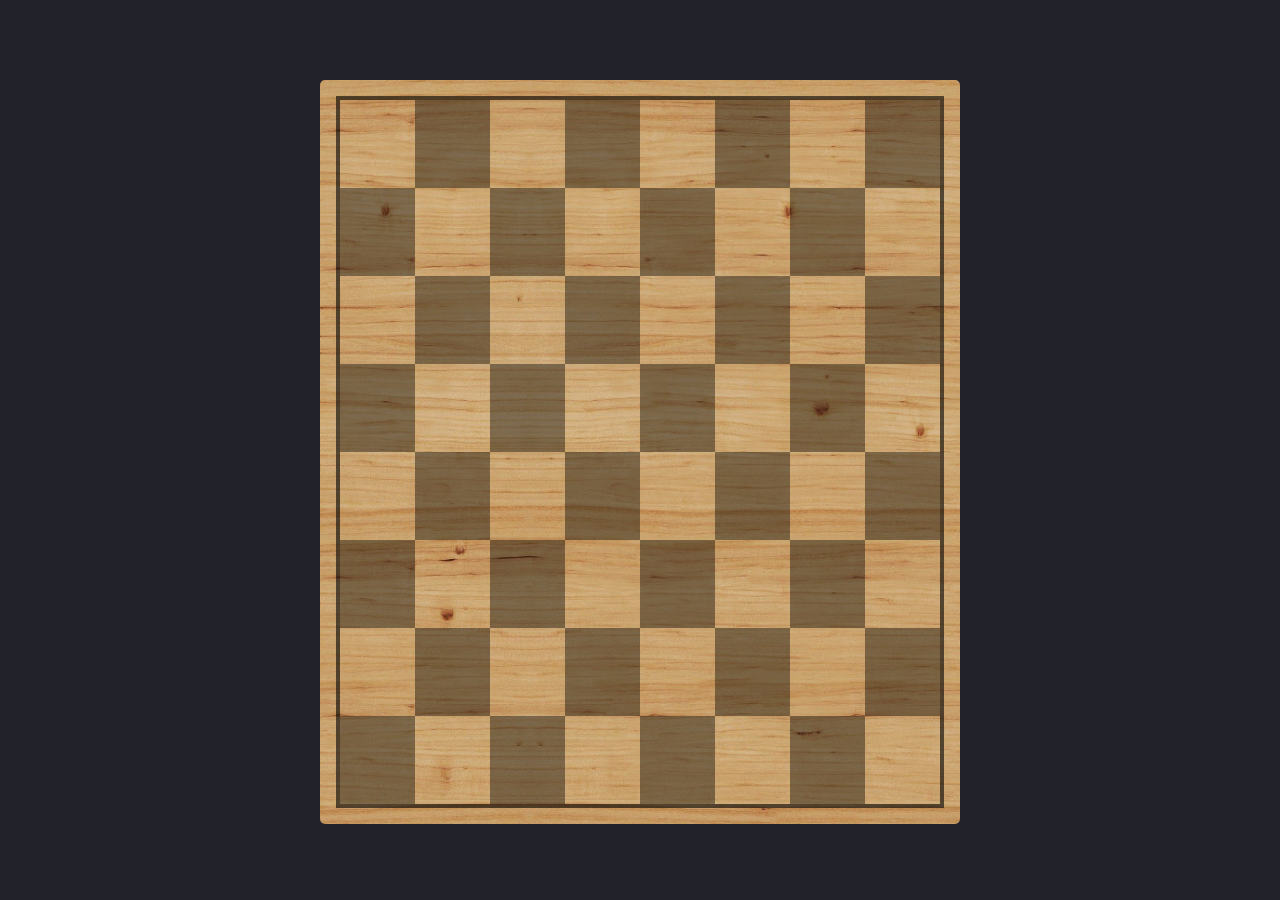
==== index.html @ 76bd9525 "update to index.html" ====
<!DOCTYPE html>
<html lang="en">
  <head>
    <meta charset="UTF-8" />
    <meta name="viewport" content="width=device-width, initial-scale=1.0" />
    <link rel="stylesheet" href="styles.css" />
    <script type="module" src="script.js"></script>
    <title>Checkers</title>
  </head>
  <body>
    <div class="board">
      <div class="outline">
        <div class="cell"></div>
        <div class="cell" data-id="1"></div>
        <div class="cell"></div>
        <div class="cell" data-id="3"></div>
        <div class="cell"></div>
        <div class="cell" data-id="5"></div>
        <div class="cell"></div>
        <div class="cell" data-id="7"></div>
        <div class="cell" data-id="8"></div>
        <div class="cell"></div>
        <div class="cell" data-id="10"></div>
        <div class="cell"></div>
        <div class="cell" data-id="12"></div>
        <div class="cell"></div>
        <div class="cell" data-id="14"></div>
        <div class="cell"></div>
        <div class="cell"></div>
        <div class="cell" data-id="17"></div>
        <div class="cell"></div>
        <div class="cell" data-id="19"></div>
        <div class="cell"></div>
        <div class="cell" data-id="21"></div>
        <div class="cell"></div>
        <div class="cell" data-id="23"></div>
        <div class="cell" data-id="24"></div>
        <div class="cell"></div>
        <div class="cell" data-id="26"></div>
        <div class="cell"></div>
        <div class="cell" data-id="28"></div>
        <div class="cell"></div>
        <div class="cell" data-id="30"></div>
        <div class="cell"></div>
        <div class="cell"></div>
        <div class="cell" data-id="33"></div>
        <div class="cell"></div>
        <div class="cell" data-id="35"></div>
        <div class="cell"></div>
        <div class="cell" data-id="37"></div>
        <div class="cell"></div>
        <div class="cell" data-id="39"></div>
        <div class="cell" data-id="40"></div>
        <div class="cell"></div>
        <div class="cell" data-id="42"></div>
        <div class="cell"></div>
        <div class="cell" data-id="44"></div>
        <div class="cell"></div>
        <div class="cell" data-id="46"></div>
        <div class="cell"></div>
        <div class="cell"></div>
        <div class="cell" data-id="49"></div>
        <div class="cell"></div>
        <div class="cell" data-id="51"></div>
        <div class="cell"></div>
        <div class="cell" data-id="53"></div>
        <div class="cell"></div>
        <div class="cell" data-id="55"></div>
        <div class="cell" data-id="56"></div>
        <div class="cell"></div>
        <div class="cell" data-id="58"></div>
        <div class="cell"></div>
        <div class="cell" data-id="60"></div>
        <div class="cell"></div>
        <div class="cell" data-id="62"></div>
        <div class="cell"></div>
      </div>
    </div>
  </body>
</html>
---- styles.css ----
* {
  padding: 0;
  margin: 0;
  box-sizing: border-box;
}

html {
  background-color: rgb(33, 34, 42);
}

.board {
  margin: 0 auto;
  margin-top: 5em;
  margin-bottom: 2em;
  padding: 1em;
  width: 50%;
  border-radius: 5px;
  background-image: url("./images/board.jpg");
  background-size: cover;
}

.outline {
  overflow: auto;
  border: 0.3em solid rgba(0, 0, 0, 0.6);
}

[data-id] {
  position: relative;
  background-color: rgba(0, 0, 0, 0.4);
  background-position: center;
  background-repeat: no-repeat;
}

.cell {
  width: 12.5%;
  height: 5.5em;
  float: left;
}

.highlight {
  box-shadow: inset 0 0 10px 5px rgba(255, 235, 59, 0.8);
}

.red {
  background-image: url(./images/red_t.png);
}

.black {
  background-image: url(./images/black_t.png);
}

.red-king {
  background-image: url(./images/red_king_t.png);
}

.black-king {
  background-image: url(./images/black_king_t.png);
}
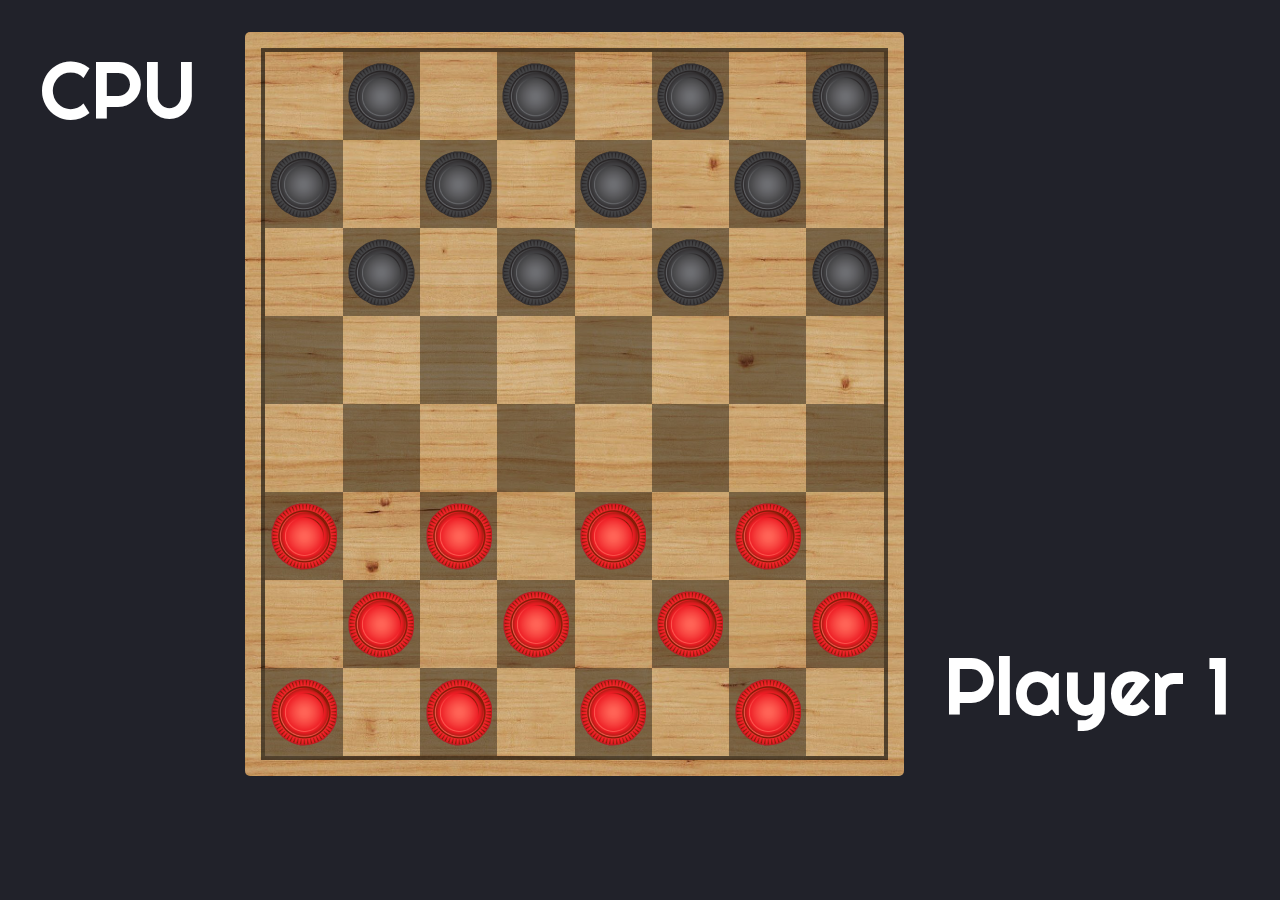
==== commit ada4e7f0: "update gui layout" ====
--- a/index.html
+++ b/index.html
@@ -3,78 +3,86 @@
   <head>
     <meta charset="UTF-8" />
     <meta name="viewport" content="width=device-width, initial-scale=1.0" />
+    <link
+      href="https://fonts.googleapis.com/css2?family=Righteous&display=swap"
+      rel="stylesheet"
+    />
     <link rel="stylesheet" href="styles.css" />
     <script type="module" src="script.js"></script>
     <title>Checkers</title>
   </head>
   <body>
-    <div class="board">
-      <div class="outline">
-        <div class="cell"></div>
-        <div class="cell" data-id="1"></div>
-        <div class="cell"></div>
-        <div class="cell" data-id="3"></div>
-        <div class="cell"></div>
-        <div class="cell" data-id="5"></div>
-        <div class="cell"></div>
-        <div class="cell" data-id="7"></div>
-        <div class="cell" data-id="8"></div>
-        <div class="cell"></div>
-        <div class="cell" data-id="10"></div>
-        <div class="cell"></div>
-        <div class="cell" data-id="12"></div>
-        <div class="cell"></div>
-        <div class="cell" data-id="14"></div>
-        <div class="cell"></div>
-        <div class="cell"></div>
-        <div class="cell" data-id="17"></div>
-        <div class="cell"></div>
-        <div class="cell" data-id="19"></div>
-        <div class="cell"></div>
-        <div class="cell" data-id="21"></div>
-        <div class="cell"></div>
-        <div class="cell" data-id="23"></div>
-        <div class="cell" data-id="24"></div>
-        <div class="cell"></div>
-        <div class="cell" data-id="26"></div>
-        <div class="cell"></div>
-        <div class="cell" data-id="28"></div>
-        <div class="cell"></div>
-        <div class="cell" data-id="30"></div>
-        <div class="cell"></div>
-        <div class="cell"></div>
-        <div class="cell" data-id="33"></div>
-        <div class="cell"></div>
-        <div class="cell" data-id="35"></div>
-        <div class="cell"></div>
-        <div class="cell" data-id="37"></div>
-        <div class="cell"></div>
-        <div class="cell" data-id="39"></div>
-        <div class="cell" data-id="40"></div>
-        <div class="cell"></div>
-        <div class="cell" data-id="42"></div>
-        <div class="cell"></div>
-        <div class="cell" data-id="44"></div>
-        <div class="cell"></div>
-        <div class="cell" data-id="46"></div>
-        <div class="cell"></div>
-        <div class="cell"></div>
-        <div class="cell" data-id="49"></div>
-        <div class="cell"></div>
-        <div class="cell" data-id="51"></div>
-        <div class="cell"></div>
-        <div class="cell" data-id="53"></div>
-        <div class="cell"></div>
-        <div class="cell" data-id="55"></div>
-        <div class="cell" data-id="56"></div>
-        <div class="cell"></div>
-        <div class="cell" data-id="58"></div>
-        <div class="cell"></div>
-        <div class="cell" data-id="60"></div>
-        <div class="cell"></div>
-        <div class="cell" data-id="62"></div>
-        <div class="cell"></div>
+    <div class="wrapper">
+      <div class="banner">CPU</div>
+      <div class="board">
+        <div class="outline">
+          <div class="cell"></div>
+          <div class="cell" data-id="1"></div>
+          <div class="cell"></div>
+          <div class="cell" data-id="3"></div>
+          <div class="cell"></div>
+          <div class="cell" data-id="5"></div>
+          <div class="cell"></div>
+          <div class="cell" data-id="7"></div>
+          <div class="cell" data-id="8"></div>
+          <div class="cell"></div>
+          <div class="cell" data-id="10"></div>
+          <div class="cell"></div>
+          <div class="cell" data-id="12"></div>
+          <div class="cell"></div>
+          <div class="cell" data-id="14"></div>
+          <div class="cell"></div>
+          <div class="cell"></div>
+          <div class="cell" data-id="17"></div>
+          <div class="cell"></div>
+          <div class="cell" data-id="19"></div>
+          <div class="cell"></div>
+          <div class="cell" data-id="21"></div>
+          <div class="cell"></div>
+          <div class="cell" data-id="23"></div>
+          <div class="cell" data-id="24"></div>
+          <div class="cell"></div>
+          <div class="cell" data-id="26"></div>
+          <div class="cell"></div>
+          <div class="cell" data-id="28"></div>
+          <div class="cell"></div>
+          <div class="cell" data-id="30"></div>
+          <div class="cell"></div>
+          <div class="cell"></div>
+          <div class="cell" data-id="33"></div>
+          <div class="cell"></div>
+          <div class="cell" data-id="35"></div>
+          <div class="cell"></div>
+          <div class="cell" data-id="37"></div>
+          <div class="cell"></div>
+          <div class="cell" data-id="39"></div>
+          <div class="cell" data-id="40"></div>
+          <div class="cell"></div>
+          <div class="cell" data-id="42"></div>
+          <div class="cell"></div>
+          <div class="cell" data-id="44"></div>
+          <div class="cell"></div>
+          <div class="cell" data-id="46"></div>
+          <div class="cell"></div>
+          <div class="cell"></div>
+          <div class="cell" data-id="49"></div>
+          <div class="cell"></div>
+          <div class="cell" data-id="51"></div>
+          <div class="cell"></div>
+          <div class="cell" data-id="53"></div>
+          <div class="cell"></div>
+          <div class="cell" data-id="55"></div>
+          <div class="cell" data-id="56"></div>
+          <div class="cell"></div>
+          <div class="cell" data-id="58"></div>
+          <div class="cell"></div>
+          <div class="cell" data-id="60"></div>
+          <div class="cell"></div>
+          <div class="cell" data-id="62"></div>
+          <div class="cell"></div>
+        </div>
       </div>
+      <div class="banner player1">Player 1</div>
     </div>
   </body>
 </html>
--- a/styles.css
+++ b/styles.css
@@ -8,15 +8,31 @@
   background-color: rgb(33, 34, 42);
 }
 
+.wrapper {
+  display: flex;
+  justify-content: center;
+}
+
 .board {
-  margin: 0 auto;
-  margin-top: 5em;
-  margin-bottom: 2em;
+  flex-grow: 2;
+  margin-top: 2rem;
   padding: 1em;
   width: 50%;
   border-radius: 5px;
   background-image: url("./images/board.jpg");
   background-size: cover;
+}
+
+.banner {
+  color: white;
+  font-family: "Righteous", cursive;
+  font-size: 5em;
+  padding: 0.5em;
+  flex-grow: 1;
+}
+
+.player1 {
+  align-self: flex-end;
 }
 
 .outline {
